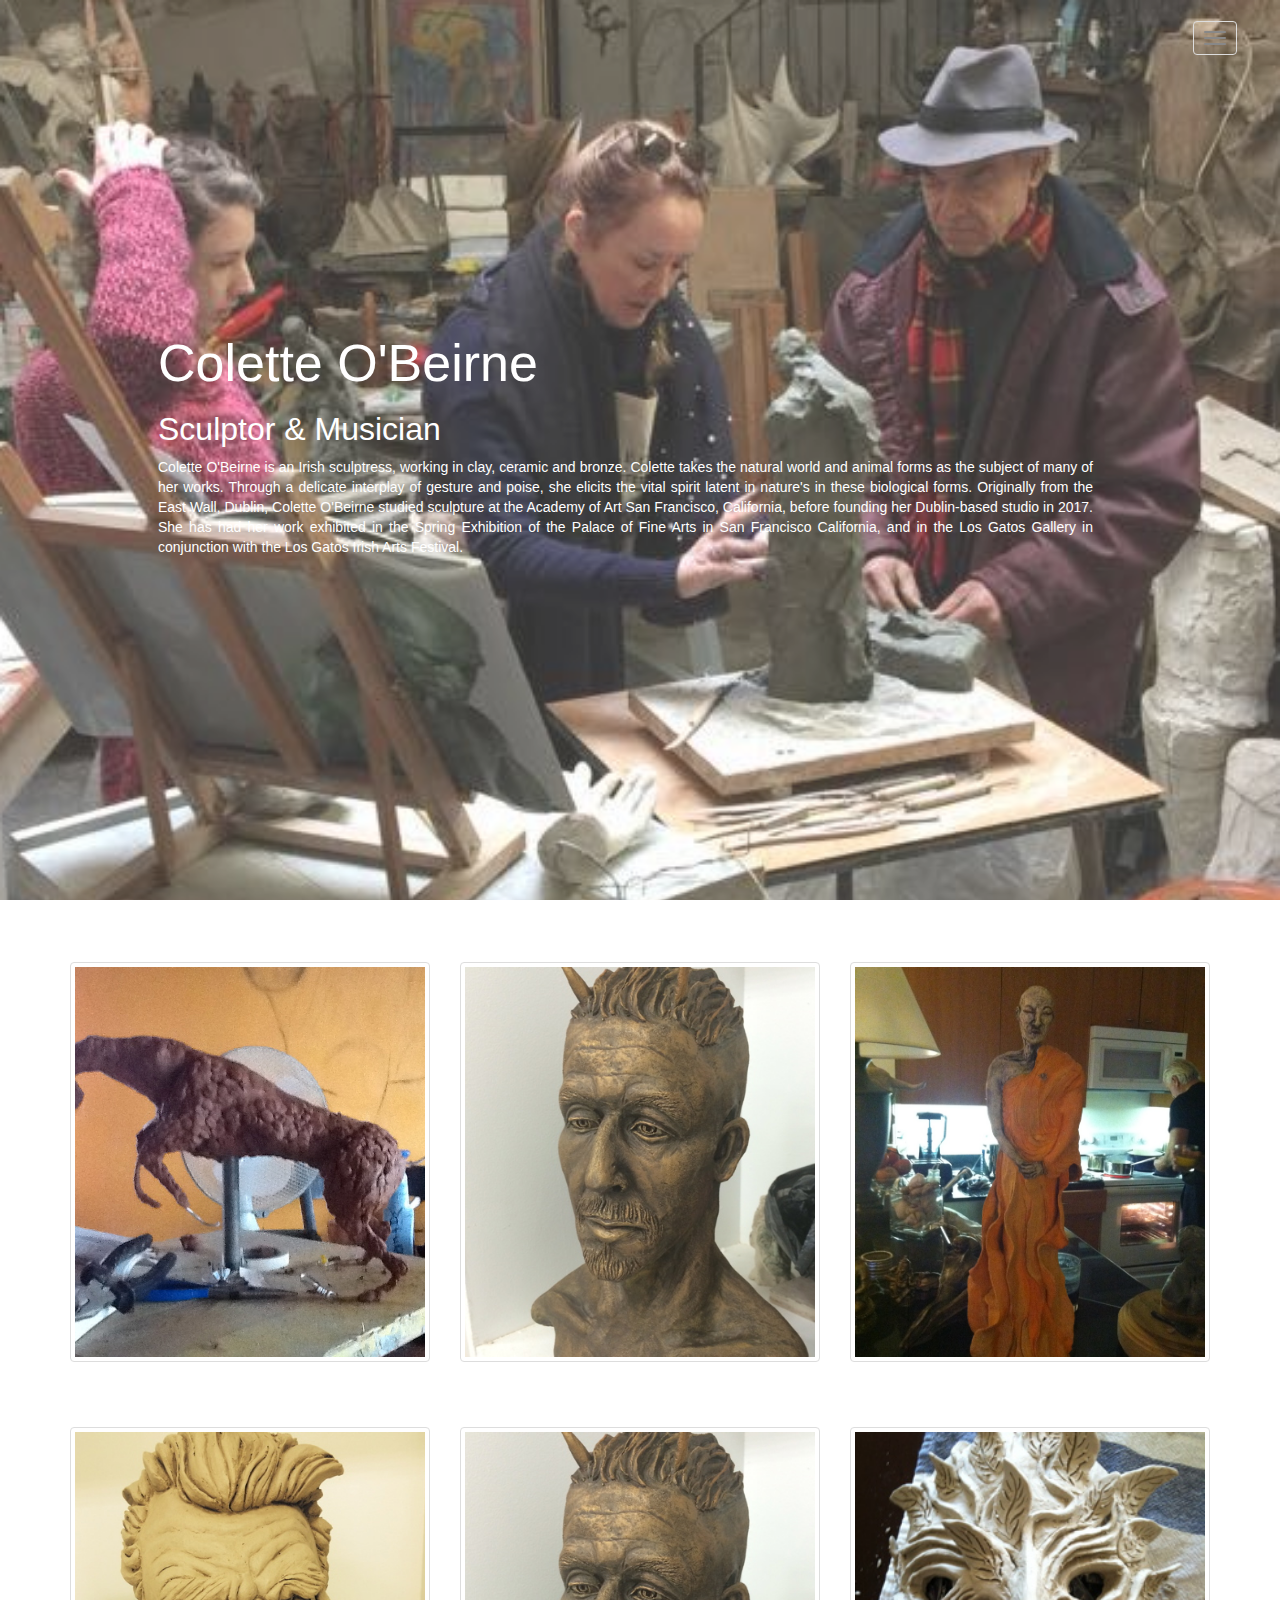
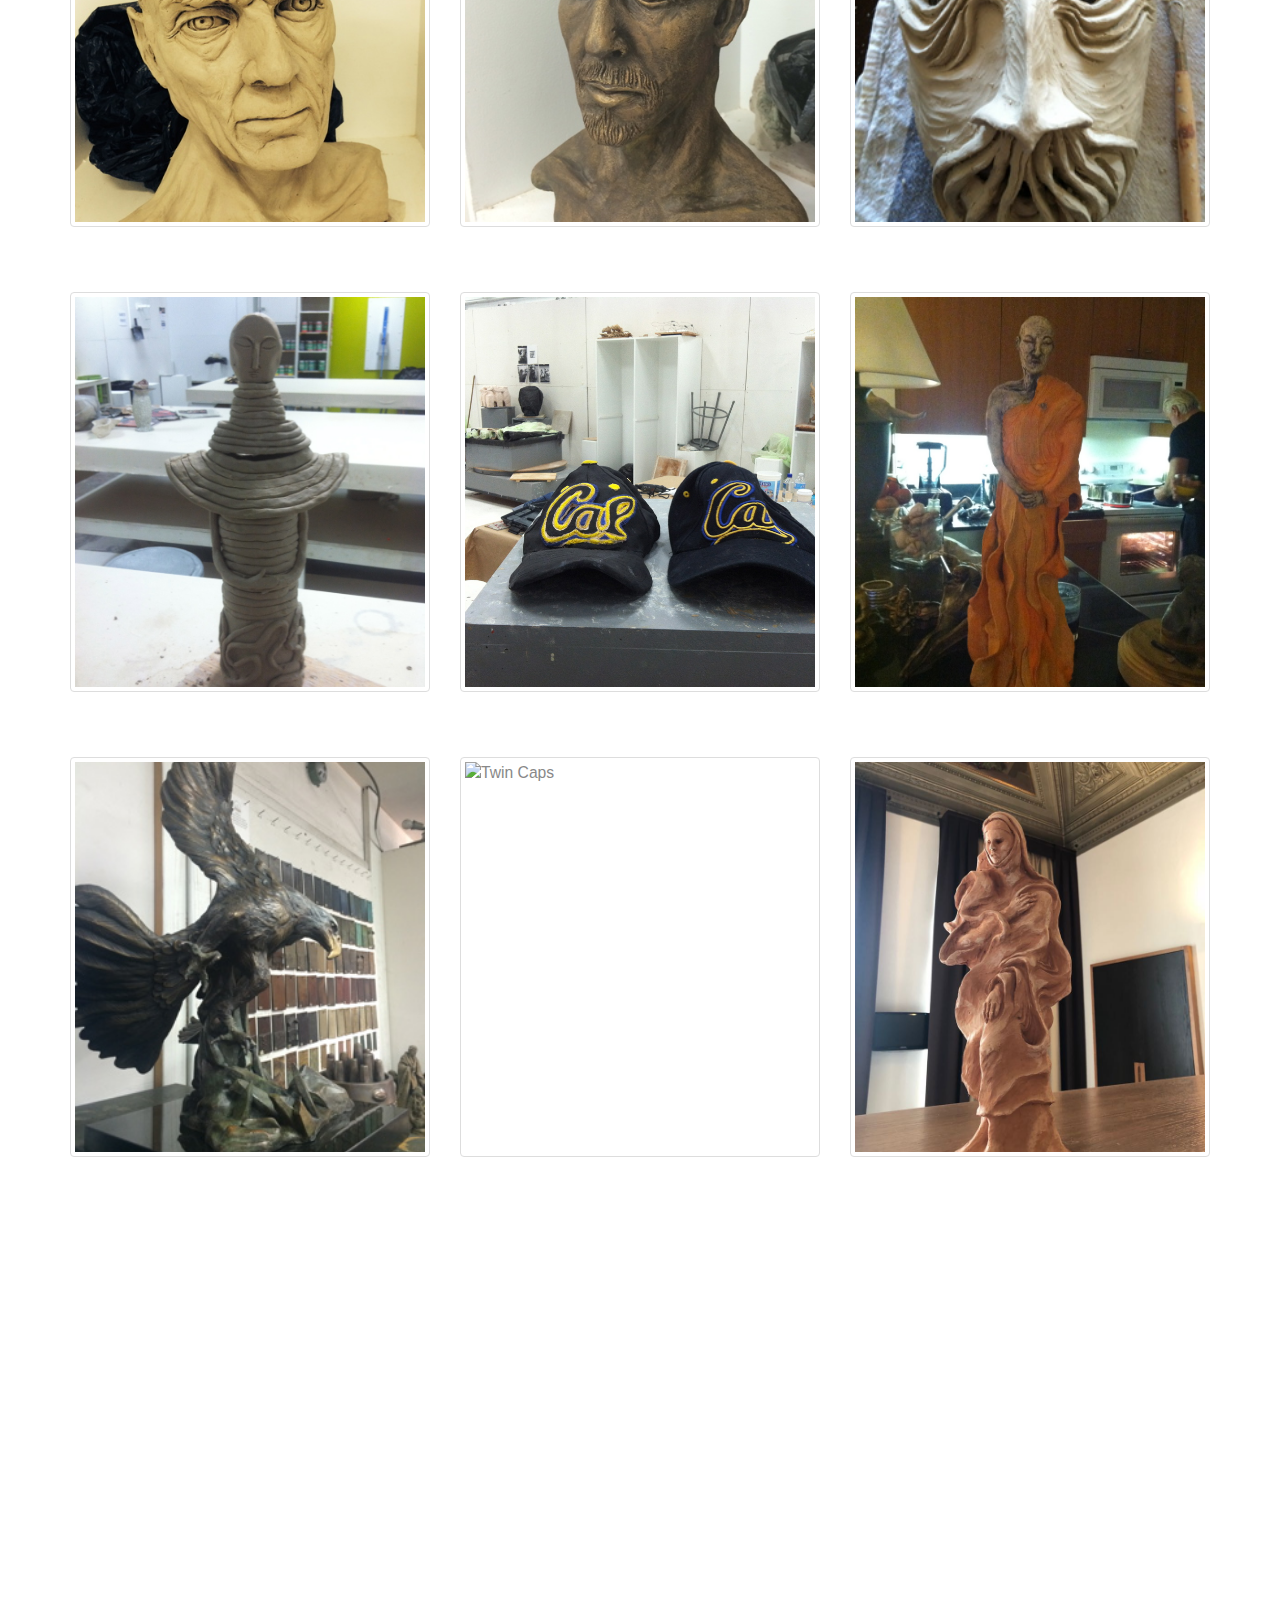
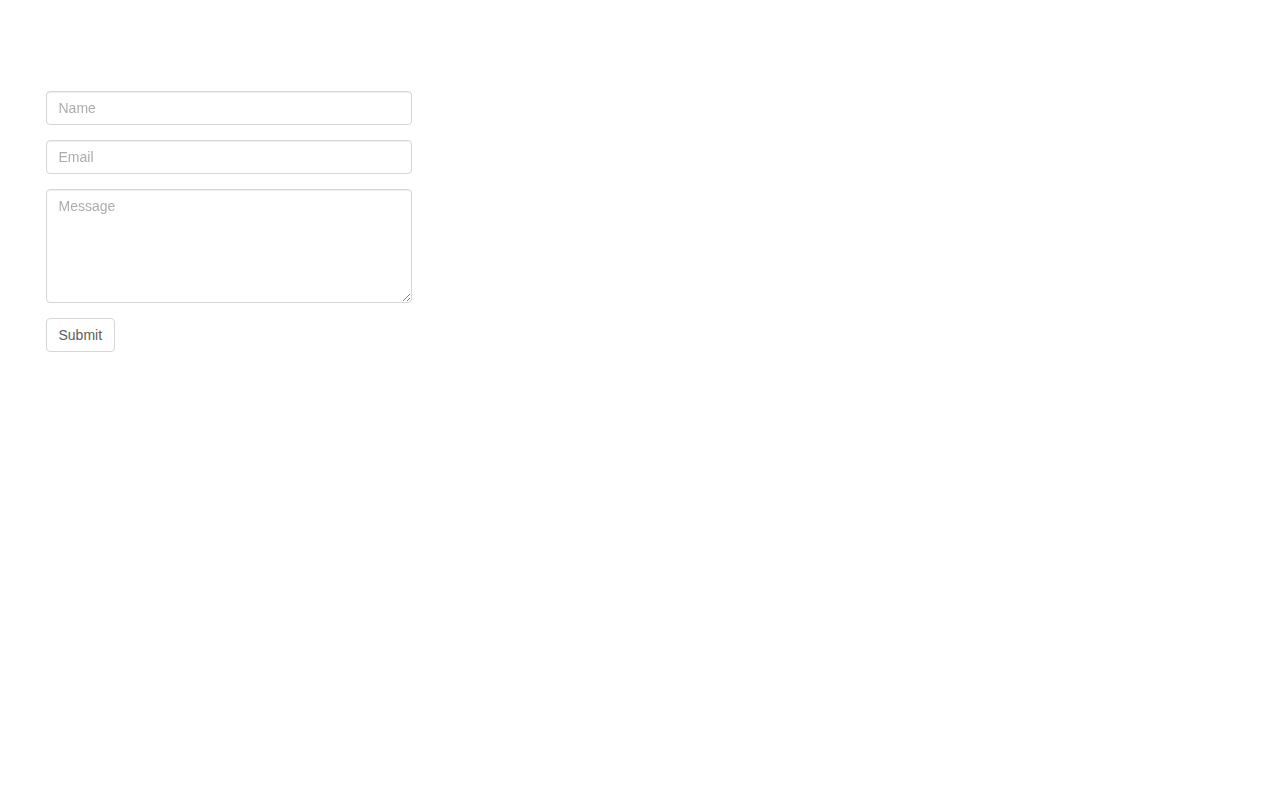
==== index.html @ 64f87716 "Update index.html" ====
<!DOCTYPE html>
<html>

<!-- head -->

<head>
    <meta charset="UTF-8">
    <meta name="viewport" content="width=device-width, initial-scale=1.0">
    <meta http-equiv="X-UA-Compatible" content="ie=edge">
    <link rel="shortcut icon" type="image/x-icon" href="assets/images/portfolioicon.png">
    <link rel="stylesheet" href="https://maxcdn.bootstrapcdn.com/bootstrap/3.4.0/css/bootstrap.min.css">
    <!-- jQuery library -->
    <script src="https://ajax.googleapis.com/ajax/libs/jquery/3.4.0/jquery.min.js"></script>
    <!-- Latest compiled JavaScript -->
    <script src="https://maxcdn.bootstrapcdn.com/bootstrap/3.4.0/js/bootstrap.min.js"></script>
    <link rel="stylesheet" href="https://use.fontawesome.com/releases/v5.8.2/css/all.css" integrity="sha384-oS3vJWv+0UjzBfQzYUhtDYW+Pj2yciDJxpsK1OYPAYjqT085Qq/1cq5FLXAZQ7Ay" crossorigin="anonymous">
    <link href="https://fonts.googleapis.com/css?family=EB+Garamond" rel="stylesheet">
    <link rel="stylesheet" href="style.css" type="text/css" />
    <title> Colette O'Beirne Portfolio - Sculptor & Musician </title>
</head>

<!-- body -->

<body data-spy="scroll" data-target=".navbar" data-offset="50">

    <!--Navbar-->
    <div class="container">
        <nav class="navbar navbar-default navbar-fixed-top">
            <div class="container">
                <div class="navbar-header">
                    <button id='scroll-button' type="button" class="navbar-toggle collapsed " data-toggle="collapse" data-target="#navbar" aria-expanded="false" aria-controls="navbar">
                            <span class="sr-only">Toggle navigation</span>
                            <span class="icon-bar"></span>
                            <span class="icon-bar"></span>
                            <span class="icon-bar"></span>
                        </button>
                </div>
                <div class="navbar-collapse collapse" id="navbar">
                    <ul class="nav navbar-nav navbar-right">
                        <li><a class='page-scroll' href="#sculpture">Sculpture</a></li>
                        <li><a class='page-scroll' href="#music">Music</a></li>
                        <li><a class='page-scroll' href="#contact-row">Contact</a></li>
                    </ul>
                </div>
            </div>
        </nav>
    </div>

    <!-- header -->
    <header class="container-fluid" id="launch-pad">

        <!--Name & Title-->
        <div class="row">
            <div class="col-xs-12">
                <div class="container" id="titlecontainer">
                    <h1 id="maintitle">Colette O'Beirne</h1>
                    <h2 id="subtitle">Sculptor & Musician</h2>
                    <p id='bio'>Colette O'Beirne is an Irish sculptress, working in clay, ceramic and bronze. Colette takes the natural world and animal forms as the subject of many of her works. Through a delicate interplay of gesture and poise, she elicits the
                        vital spirit latent in nature's in these biological forms. Originally from the East Wall, Dublin, Colette O'Beirne studied sculpture at the Academy of Art San Francisco, California, before founding her Dublin-based studio in 2017.
                        She has had her work exhibited in the Spring Exhibition of the Palace of Fine Arts in San Francisco California, and in the Los Gatos Gallery in conjunction with the Los Gatos Irish Arts Festival.
                    </p>
                </div>
            </div>
        </div>
    </header>

    <!-- Sculpture section -->

    <section class="container-fluid" id="sculpture">
        <div class="container" id="sculpture-container">
            <div class="row">
                <div class="col-xs-12 col-sm-4">
                    <a href="images/IMG02281024.JPG"><img src="images/IMG02281024.JPG" class="thumbnail img-responsive" alt="Leaping Horse"></a>
                </div>
                <div class="col-xs-12 col-sm-4">
                    <a href="images/IMG_0541_face0.JPG"><img src="images/IMG_0541_face0.JPG" class="thumbnail img-responsive" alt="Dani"></a>
                </div>
                <div class="col-xs-12 col-sm-4">
                    <a href="images/IMG_1682_1024.JPG"><img src="images/IMG_1682_1024.JPG" class="thumbnail img-responsive" alt=""></a>
                </div>
            </div>
            <div class="row">
                <div class="col-xs-12 col-sm-4">
                    <a href="images/IMG_0494_face0.JPG"><img src="images/IMG_0494_face0.JPG" class="thumbnail img-responsive" alt="Brooding Beckett"></a>
                </div>
                <div class="col-xs-12 col-sm-4">
                    <a href="images/IMG_0541_face0.JPG"><img src="images/IMG_0541_face0.JPG" class="thumbnail img-responsive" alt="Dani"></a>
                </div>
                <div class="col-xs-12 col-sm-4">
                    <a href="images/IMG_1380.JPG"><img src="images/IMG_1380.JPG" class="thumbnail img-responsive" alt="Clutching Eagle"></a>
                </div>
            </div>
            <div class="row">
                <div class="col-xs-12 col-sm-4">
                    <a href="images/IMG_1429_1024.JPG"><img src="images/IMG_1429_1024.JPG" class="thumbnail img-responsive" alt="Albino Pepper"></a>
                </div>
                <div class="col-xs-12 col-sm-4">
                    <a href="images/IMG_1650_1024.JPG"><img src="images/IMG_1650_1024.JPG" class="thumbnail img-responsive" alt="Uriel"></a>
                </div>
                <div class="col-xs-12 col-sm-4">
                    <a href="images/IMG_1682_1024.JPG"><img src="images/IMG_1682_1024.JPG" class="thumbnail img-responsive" alt=""></a>
                </div>
            </div>
            <div class="row">
                <div class="col-xs-12 col-sm-4">
                    <a href="images/IMG_3040.JPG"><img src="images/IMG_3040.JPG" class="thumbnail img-responsive" alt="Leaping Horse"></a>
                </div>
                <div class="col-xs-12 col-sm-4">
                    <a href="images/IMG_4879.JPG"><img src="images/IMG_4879.JPG" class="thumbnail img-responsive" alt="Twin Caps"></a>
                </div>
                <div class="col-xs-12 col-sm-4">
                    <a href="images/theresa.JPG"><img src="images/theresa.JPG" class="thumbnail img-responsive" alt="Theresa of Avila"></a>
                </div>
            </div>
        </div>
    </section>

    <!-- Music section -->

    <section class="container-fluid" id="music">
        <div class="row music-row">
            <div class="col-xs-12">
                <div class="video-container-main">
                    <div class="wrapper">
                        <iframe class="embed-responsive-item video center-block vertical-center" src="https://www.youtube.com/embed/oMMb1Cjz0BQ" frameborder="0" scrolling="no"></iframe>
                    </div>
                </div>
                <div class="row music-row">
                    <div class="col-xs-12">
                        <div class="video-container-main">
                            <div class="wrapper">
                                <iframe class="embed-responsive-item video center-block vertical-center" src="https://www.youtube.com/embed/nvY-TTnA2Nk" scrolling="no" frameborder="0"></iframe>
                            </div>
                        </div>
                    </div>
                </div>
            </div>
    </section>

    <!--Contact form-->

    <section class="container-fluid">
        <div class="row" id="contact-row">
            <div class="col-xs-12 col-sm-12 col-md-9 col-lg-6">
                <div id="contact-form-container">
                    <h2 id="contact-heading">Contact</h2>
                    <p id="contact-blurb">Contact Colette for queries regarding purchases, commissions, exhibitions, and performances.</p>
                    <form action="thankyou.html" method="get">
                        <div class="form-group">
                            <input type="text" class="form-control" id="name" placeholder="Name" required>
                        </div>
                        <div class="form-group">
                            <input type="email" class="form-control" id="email" placeholder="Email" required>
                        </div>
                        <div class="form-group">
                            <textarea class="form-control" rows="5" id="comment" placeholder="Message" required></textarea>
                        </div>
                        <button type="submit" class="btn btn-default">Submit</button>
                    </form>
                </div>
            </div>
        </div>
    </section>

    <!--footer-->
    <footer class="page-footer fixed-bottom">
        <div class="col-xs-12 col-sm-12">
            <div class="container-fluid text-center">
                <a href="https://www.facebook.com/colette.obeirne.1"><i class="fab fa-facebook"></i></a>
                <a href="www.twitter.com"><i class="fab fa-twitter"></i></a>
                <a href="www.linkedin.com"><i class="fab fa-linkedin"></i></a>
                <a href="https://www.youtube.com/user/bobsinnepalshekitout"><i class="fab fa-youtube"></i></a>
            </div>
        </div>
    </footer>
</body>

</html>
---- style.css ----
body {
    font-family: 'Helvetica', sans-serif;
    background-color: white;
}

/** launch-pad **/

#launch-pad {
    background-attachment: fixed;
    background-image: url(images/cropped_background_image.JPG);
    background-position: top;
    background-size: cover;
    height: 100vh;
    width: 100vw;
    margin-bottom: 0px;
    opacity: 0.8;
}

/** navbar **/

.navbar-fixed-top {
    border-color: transparent;
    letter-spacing: 7px;
    text-transform: uppercase;
    background-color: transparent;
}

navbar-default {
    background-color: transparent;
    background-size: contain;
}

.navbar-fixed-top .container {
    text-align: right;
    margin-right: 1%;
    margin-top: 1%;
    background-color: transparent;
}

.navbar .navbar-collapse {
    text-align: right;
    border-top: 1px solid transparent;
    overflow-x: hidden;
}

.navbar-nav li a {
    padding: 20px 25px 15px 25px;
    color: white;
}

a {
    background-color: #E4E4E4;
    color: #888888;
    font-size: 1.12em;
    padding-left: 10px;
    padding-right: 10px;
    transition: all .3s ease-in-out;
    -moz-transition: all .3s ease-in-out;
    -webkit-transition: all .3s ease-in-out;
}

.navbar-default .navbar-nav li a {
    color: white;
}

.navbar-default .navbar-nav li a:hover {
    color: black;
}

.navbar-right {
    float: right!important;
}

@media (max-width: 5000px) {
    .navbar-header {
        float: none;
    }
    .navbar-left,
    .navbar-right {
        float: none !important;
    }
    .navbar-toggle {
        display: block;
    }
    .navbar-collapse {
        border-top: 1px solid transparent;
        box-shadow: inset 0 1px 0 rgba(255, 255, 255, 0.1);
    }
    .navbar-fixed-top {
        top: 0;
        border-width: 0 0 1px;
    }
    .navbar-collapse.collapse {
        display: none!important;
    }
    .navbar-nav {
        float: none!important;
        margin-top: 7.5px;
    }
    .navbar-nav>li {
        float: none;
    }
    .navbar-nav>li>a {
        padding-top: 10px;
        padding-bottom: 10px;
    }
    .collapse.in {
        display: block !important;
    }
}


/** Name & Title **/

#titlecontainer {
    margin-top: 35vh;
    margin-left: 10vw;
    margin-bottom: 20vh;
    margin-right: 15vw;
    padding-right: 25px;
    color: white;
    width: 80%;
    height: 50%;
    background-size: contain;
}

#maintitle {
    font-weight: 300;
    color: inherit;
    font-size: 52px;
    padding-right: 25px;
}

#subtitle {
    font-weight: 200;
    color: inherit;
    font-size: 32px;
    padding-right: 25px;
}

#bio {
    color: inherit;
    font-weight: 100;
    text-align: justify;
    text-justify: inter-word;
    padding-right: 25px;
}

@media (max-width: 767px) {

    #titlecontainer {
        text-align: center;
        margin: auto;
        color: white;
        width: 80vw;
        height: 50vh;
        padding-top: 25vh;
    }

    #maintitle {
        font-weight: 300;
        color: inherit;
        font-size: 30px;
    }

    #subtitle {
        font-weight: 200;
        color: inherit;
        font-size: 22px;
    }

    #bio {
        font-size: 12px;
        color: inherit;
        font-weight: 100;
        text-align: justify;
        text-justify: inter-word;
    }

}

/** Sculpture Row **/

#sculpture {
    padding: 40px;
}

#sculpture-container img {
    width: 600px;
    height: 400px;
    object-fit: cover;
    ;
}


/** Music Row **/

#music-row{
    background-color: #ddd;
    
}

.video-container-main {
    width: 100%;
    height: 100%;
    margin: auto;
}

.vertical-center {
  min-height: 100%;  
  min-height: 100vh;

  display: flex;
  align-items: center;
}

.video-container-main iframe {
    width: 80%;
    height: 80%;
    padding: 20px;
    
}

/** Contact Row **/

#contact-row {
    background-attachment: fixed;
    background-image: url(images/IMG_1645.JPG);
    background-position: bottom;
    background-size: cover;
    height: 100vh;
    width: 100vw;
    text-align: left;
    margin-bottom: 0px;
    opacity: 0.8;
}

/** Contact Form **/

#contact-form-container {
    margin-top: 15%;
    margin-left: 5%;
    width: 60%;
    float: left;
}

#contact-heading {
    color: white;
    padding: 10px;
    font-size: 50px;
    text-align: center;
}

#contact-blurb {
    color: white;
    font-size: 16px;
}


/** Footer **/

page-footer {
    position: fixed;
    height: 100px;
    bottom: 0;
    width: 100%;
    display: inline-block;
    border-color: transparent;
    background-color: inherit;
    text-align: center;
}

/** Icons **/

a {
    background-color: transparent;
}

i {
    color: grey;
    padding: 10px 10px;
    border-radius: 50%;
    font-size: 38px;
    text-align: center;
    vertical-align: middle;
    transition: all .3s ease-in-out;
    -moz-transition: all .3s ease-in-out;
    -webkit-transition: all .3s ease-in-out;
    margin-top: 5px;
    margin-bottom: 2.5px;
}
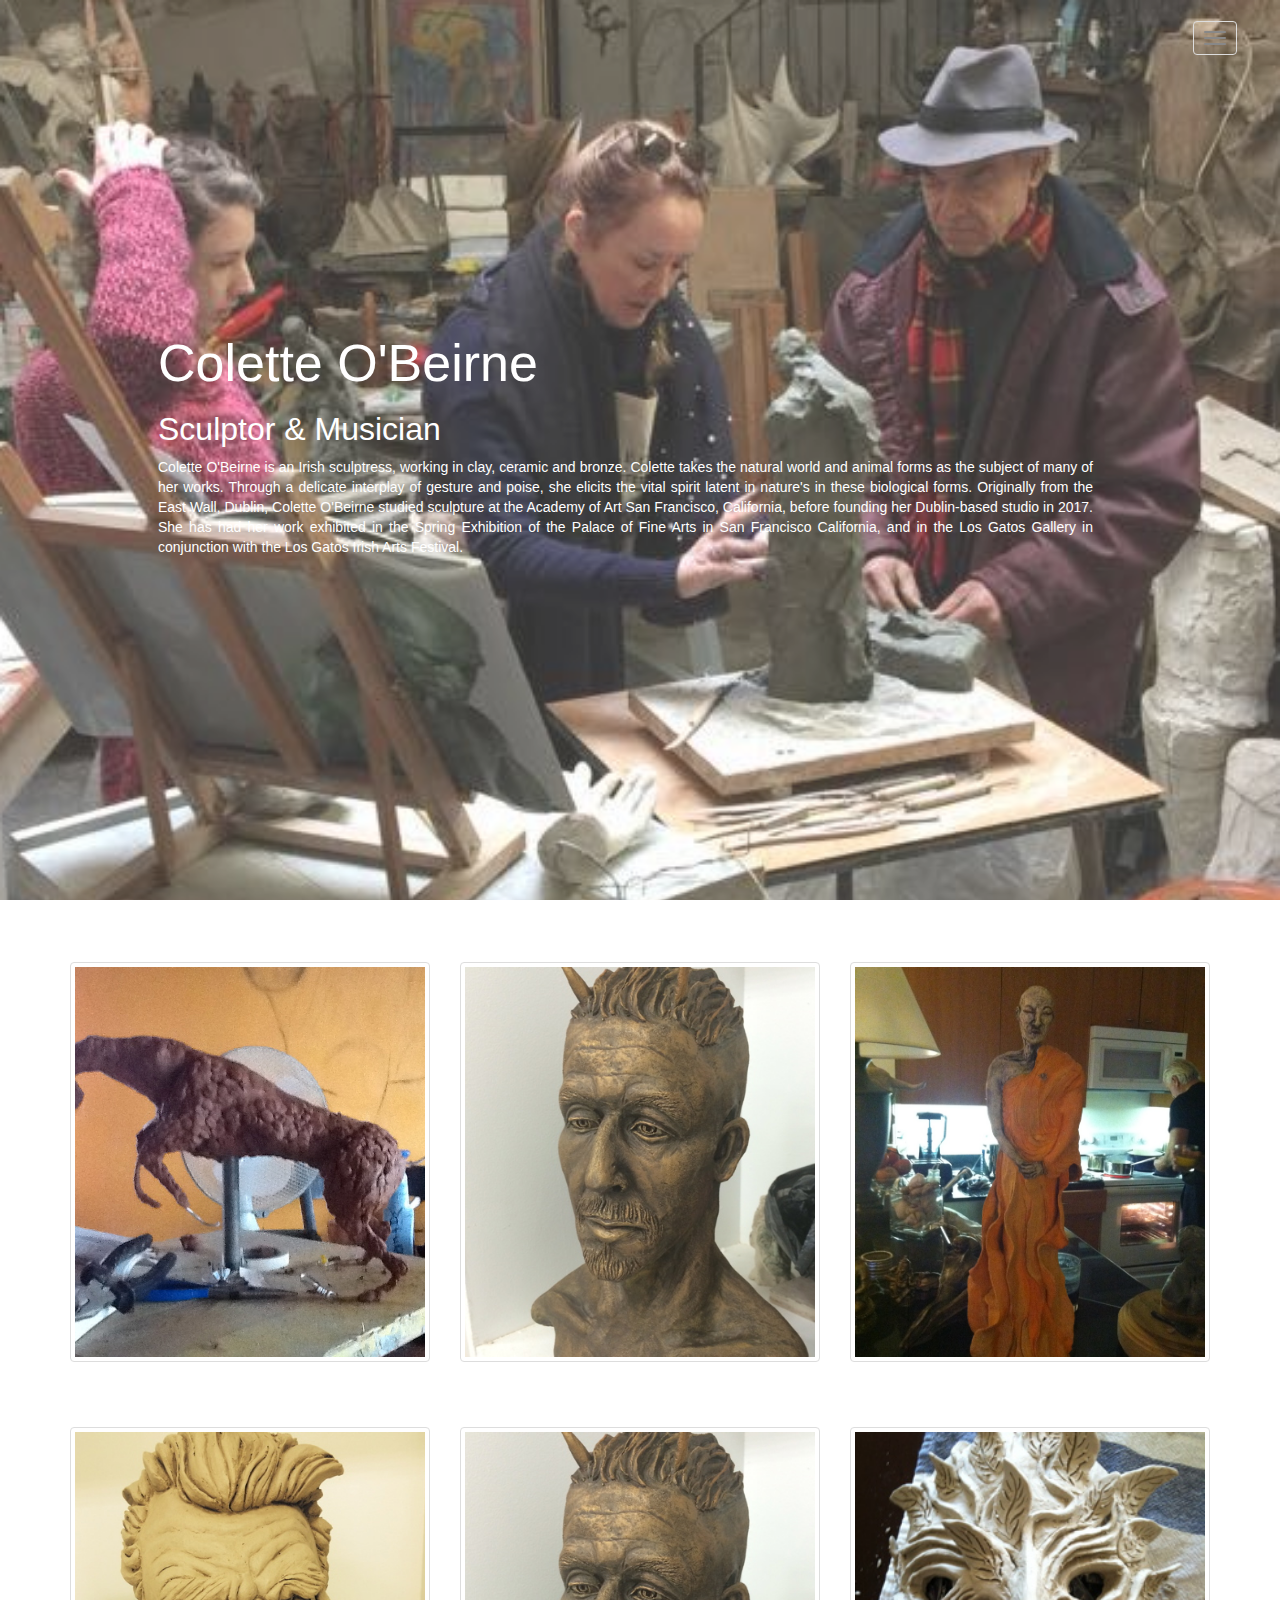
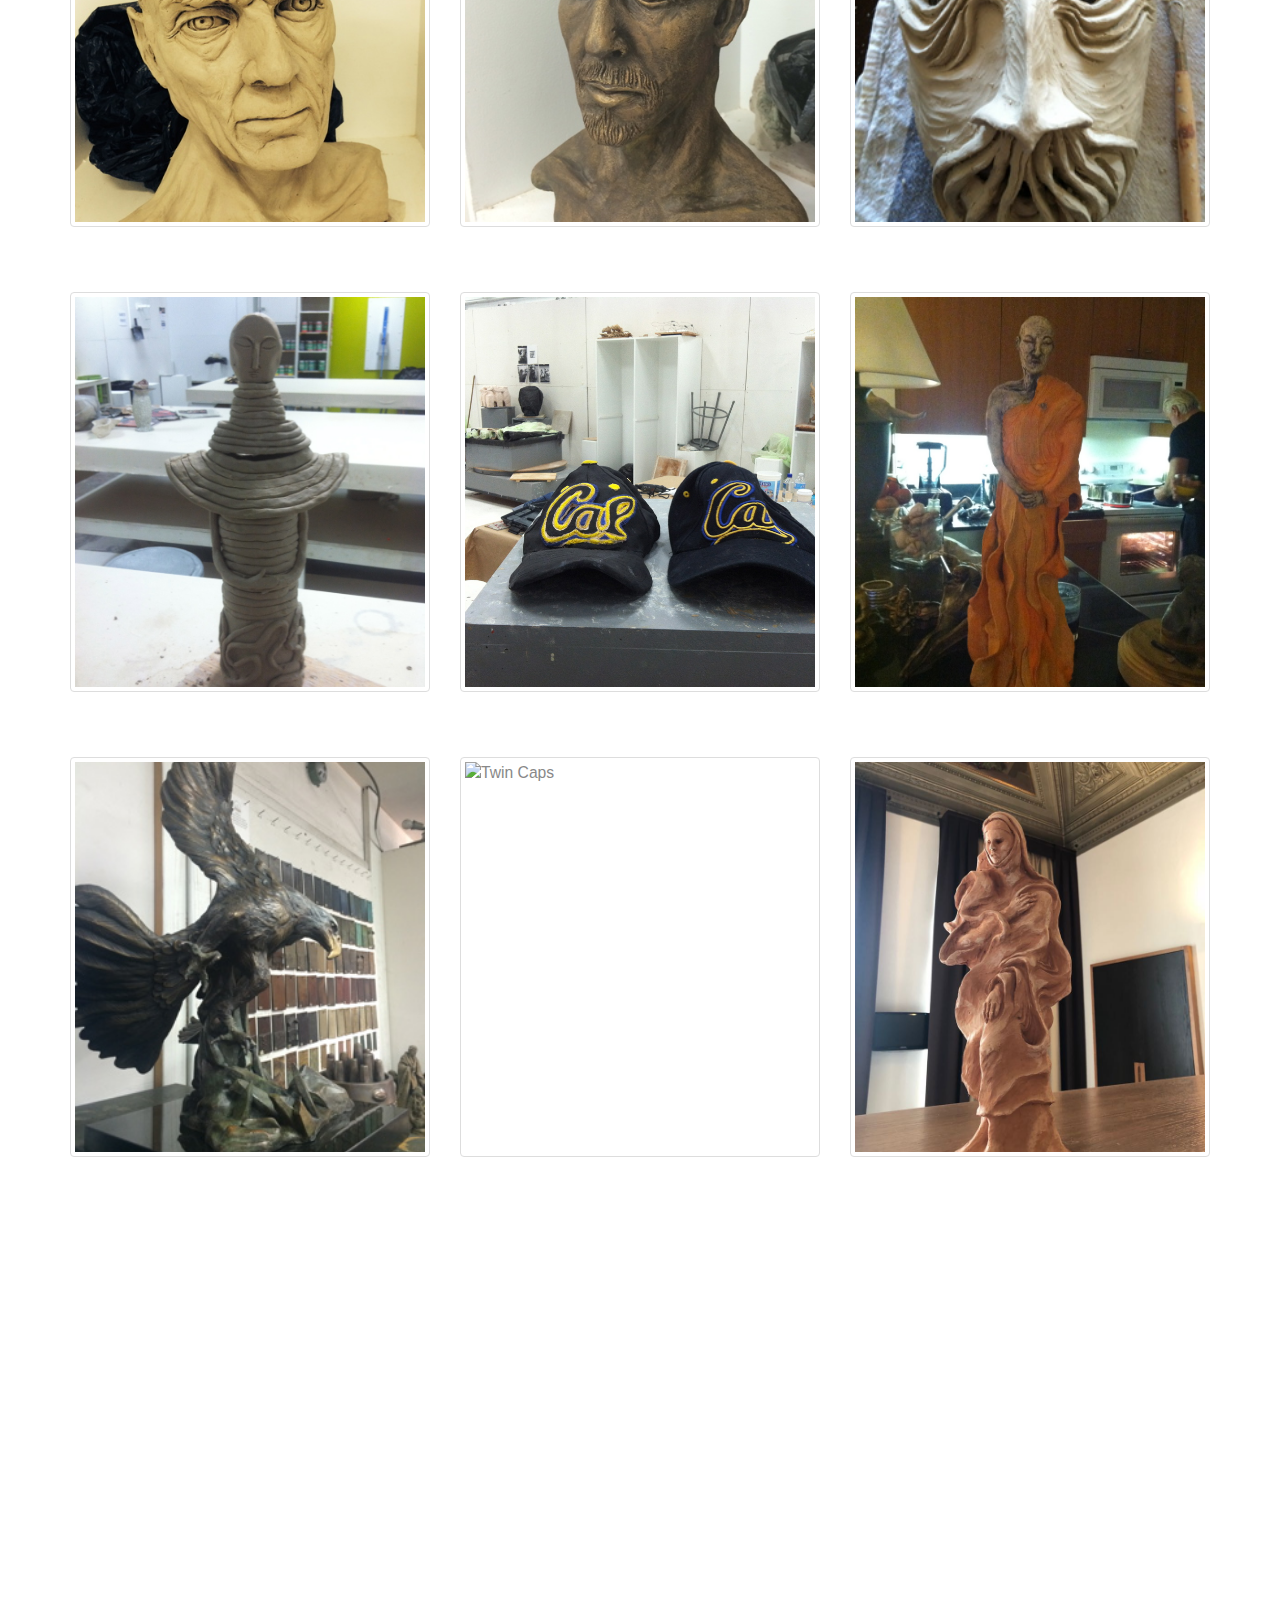
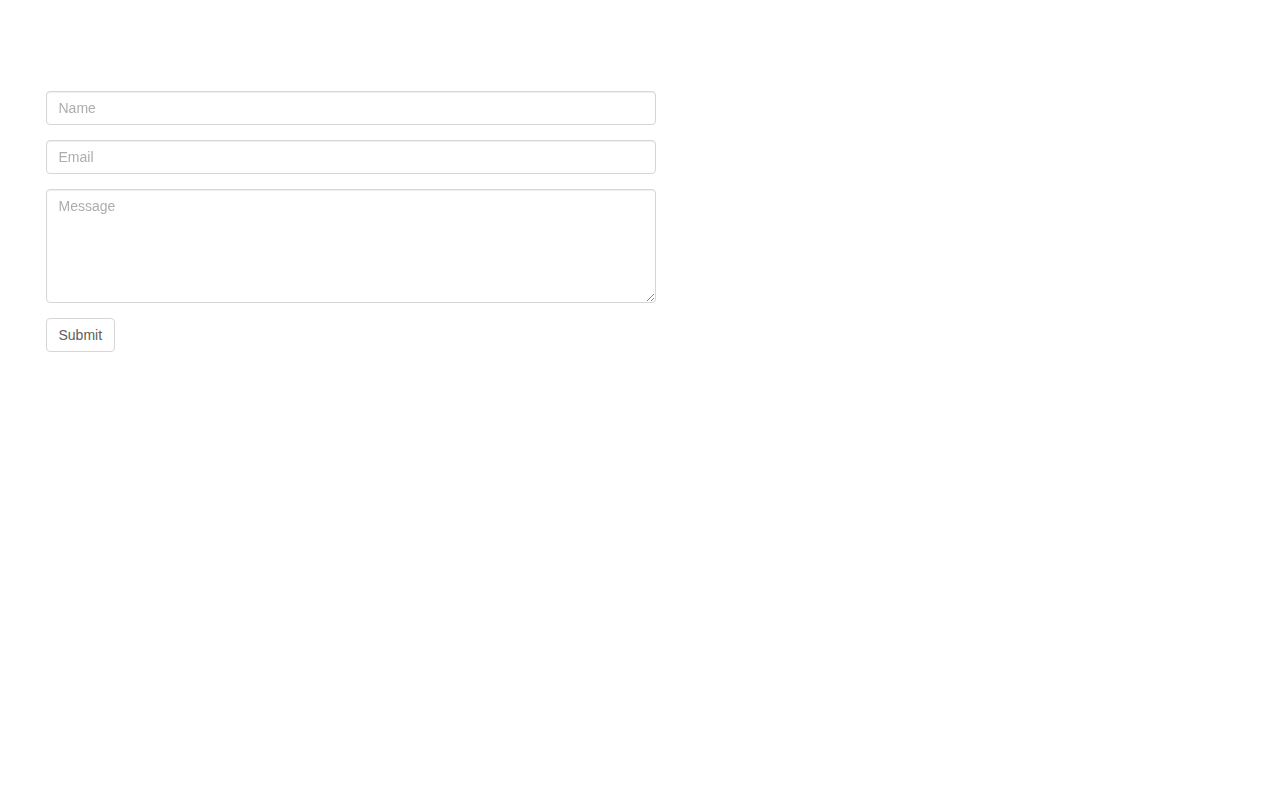
==== commit 7580165e: "Update index.html" ====
--- a/index.html
+++ b/index.html
@@ -141,7 +141,7 @@
 
     <section class="container-fluid">
         <div class="row" id="contact-row">
-            <div class="col-xs-12 col-sm-12 col-md-9 col-lg-6">
+            <div class="col-xs-6 col-sm-6 col-md-6 col-lg-6">
                 <div id="contact-form-container">
                     <h2 id="contact-heading">Contact</h2>
                     <p id="contact-blurb">Contact Colette for queries regarding purchases, commissions, exhibitions, and performances.</p>
--- a/style.css
+++ b/style.css
@@ -240,7 +240,7 @@
 #contact-form-container {
     margin-top: 15%;
     margin-left: 5%;
-    width: 60%;
+    width: 100%;
     float: left;
 }
 
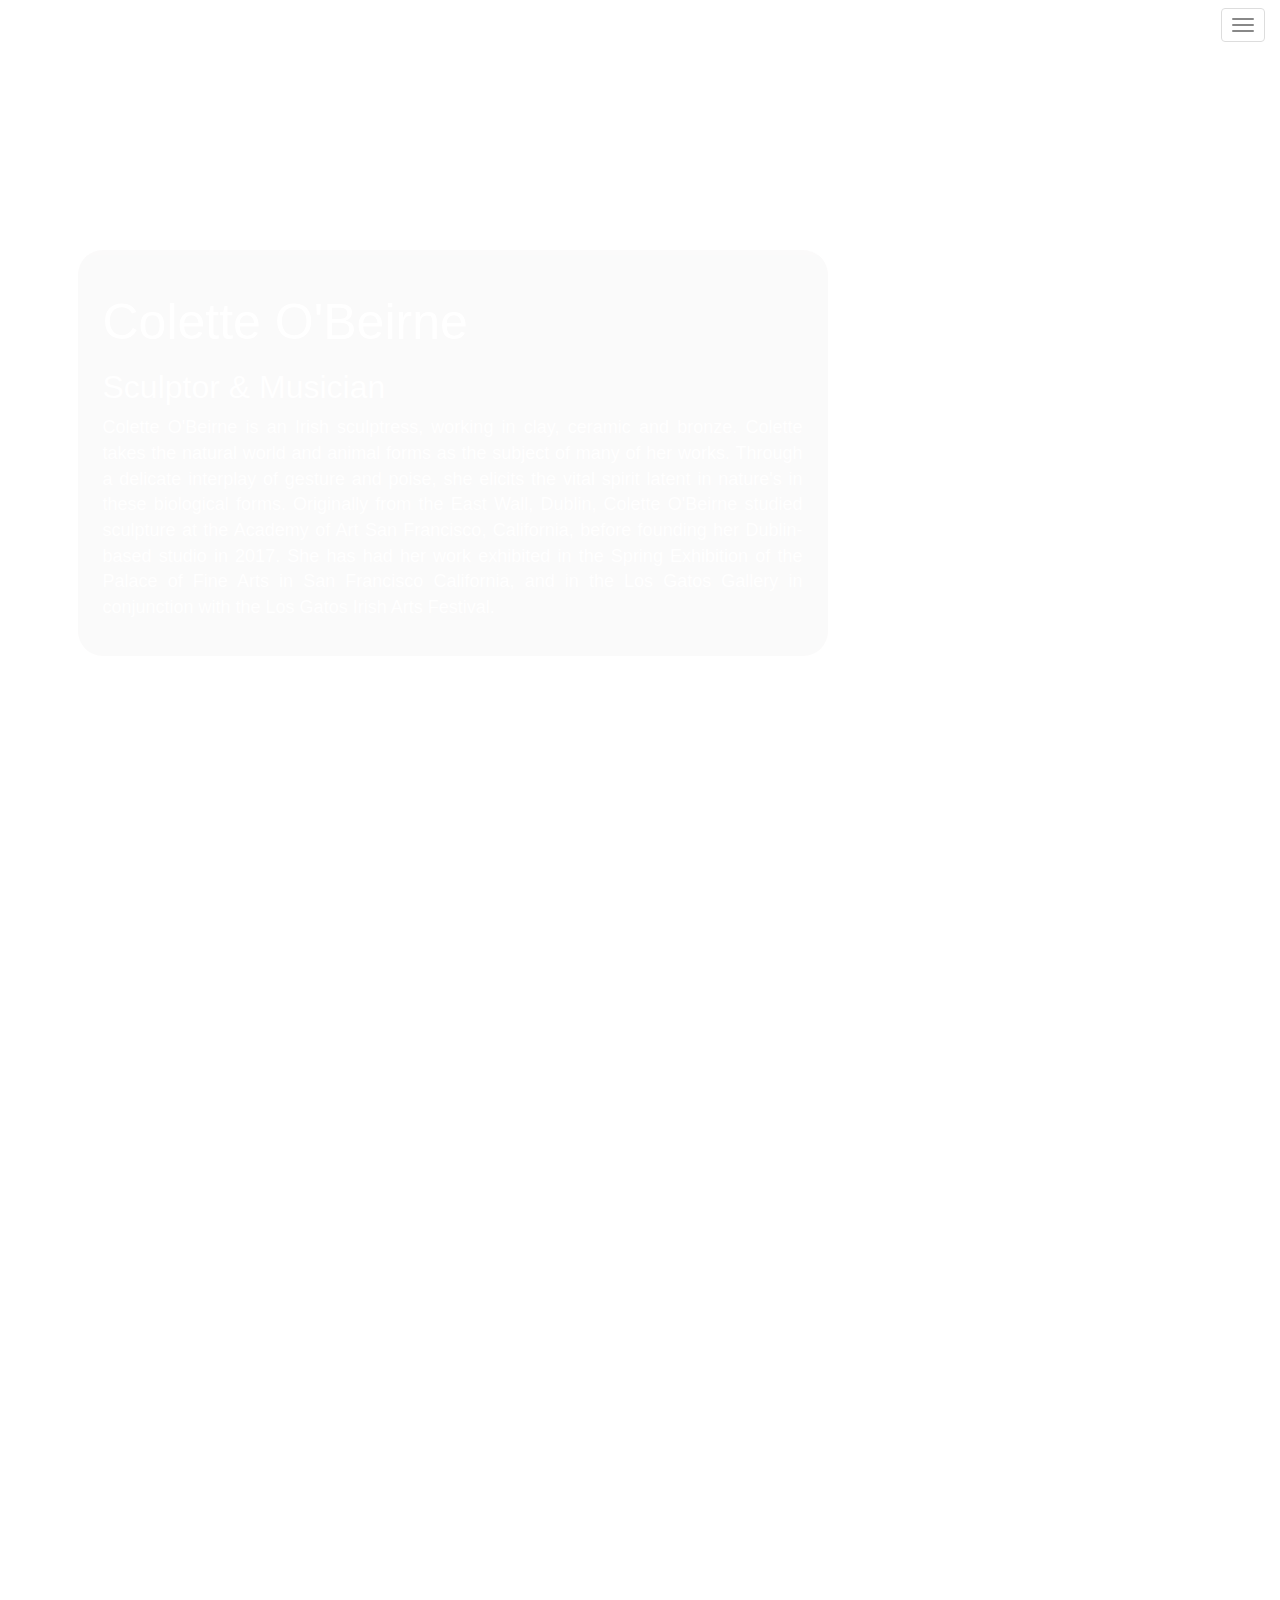
==== commit 561b9911: "further changes to navbar" ====
--- a/index.html
+++ b/index.html
@@ -23,46 +23,48 @@
 
 <body data-spy="scroll" data-target=".navbar" data-offset="50">
 
-    <!--Navbar-->
-    <div class="container">
-        <nav class="navbar navbar-default navbar-fixed-top">
-            <div class="container">
-                <div class="navbar-header">
-                    <button id='scroll-button' type="button" class="navbar-toggle collapsed " data-toggle="collapse" data-target="#navbar" aria-expanded="false" aria-controls="navbar">
-                            <span class="sr-only">Toggle navigation</span>
-                            <span class="icon-bar"></span>
-                            <span class="icon-bar"></span>
-                            <span class="icon-bar"></span>
-                        </button>
-                </div>
-                <div class="navbar-collapse collapse" id="navbar">
-                    <ul class="nav navbar-nav navbar-right">
-                        <li><a class='page-scroll' href="#sculpture">Sculpture</a></li>
-                        <li><a class='page-scroll' href="#music">Music</a></li>
-                        <li><a class='page-scroll' href="#contact-row">Contact</a></li>
-                    </ul>
-                </div>
-            </div>
-        </nav>
-    </div>
-
     <!-- header -->
     <header class="container-fluid" id="launch-pad">
-
         <!--Name & Title-->
         <div class="row">
             <div class="col-xs-12">
-                <div class="container" id="titlecontainer">
-                    <h1 id="maintitle">Colette O'Beirne</h1>
-                    <h2 id="subtitle">Sculptor & Musician</h2>
-                    <p id='bio'>Colette O'Beirne is an Irish sculptress, working in clay, ceramic and bronze. Colette takes the natural world and animal forms as the subject of many of her works. Through a delicate interplay of gesture and poise, she elicits the
-                        vital spirit latent in nature's in these biological forms. Originally from the East Wall, Dublin, Colette O'Beirne studied sculpture at the Academy of Art San Francisco, California, before founding her Dublin-based studio in 2017.
-                        She has had her work exhibited in the Spring Exhibition of the Palace of Fine Arts in San Francisco California, and in the Los Gatos Gallery in conjunction with the Los Gatos Irish Arts Festival.
-                    </p>
+                <div class="mask-container container-lg">
+                    <div id="titlecontainer">
+                        <h1 id="maintitle">Colette O'Beirne</h1>
+                        <h2 id="subtitle">Sculptor & Musician</h2>
+                        <p id='bio'>Colette O'Beirne is an Irish sculptress, working in clay, ceramic and bronze. Colette takes the natural world and animal forms as the subject of many of her works. Through a delicate interplay of gesture and poise, she elicits
+                            the vital spirit latent in nature's in these biological forms. Originally from the East Wall, Dublin, Colette O'Beirne studied sculpture at the Academy of Art San Francisco, California, before founding her Dublin-based studio
+                            in 2017. She has had her work exhibited in the Spring Exhibition of the Palace of Fine Arts in San Francisco California, and in the Los Gatos Gallery in conjunction with the Los Gatos Irish Arts Festival.
+                        </p>
+                    </div>
                 </div>
             </div>
         </div>
     </header>
+
+    <!--Navbar-->
+    <div class="container-fluid">
+
+        <nav class="navbar navbar-default navbar-fixed-top" role="navigation">
+            <div class="navbar-header">
+                <button type="button" id='scroll-button' class="navbar-toggle collapsed " data-toggle="collapse" data-target="#navbar-list-target" aria-expanded="false" aria-controls="navbar-list-target">
+                                <span class="sr-only">Toggle navigation</span>
+                                <span class="icon-bar"></span>
+                                <span class="icon-bar"></span>
+                                <span class="icon-bar"></span>
+                            </button>
+            </div>
+            <div class="dropdown collapse navbar-collapse" id="navbar-list-target">
+                <ul class="nav navbar-nav navbar-right">
+                    <li><a class='page-scroll' href="#launch-pad">About</a></li>
+                    <li><a class='page-scroll' href="#sculpture">Sculpture</a></li>
+                    <li><a class='page-scroll' href="#music">Music</a></li>
+                    <li><a class='page-scroll' href="#contact-row">Contact</a></li>
+                </ul>
+            </div>
+        </nav>
+
+    </div>
 
     <!-- Sculpture section -->
 
@@ -70,46 +72,46 @@
         <div class="container" id="sculpture-container">
             <div class="row">
                 <div class="col-xs-12 col-sm-4">
-                    <a href="images/IMG02281024.JPG"><img src="images/IMG02281024.JPG" class="thumbnail img-responsive" alt="Leaping Horse"></a>
+                    <a href="images/bull_sculpture.jpg"><img src="images/bull_sculpture.jpg" class="thumbnail img-responsive" alt="Bull Sculpture"></a>
                 </div>
                 <div class="col-xs-12 col-sm-4">
-                    <a href="images/IMG_0541_face0.JPG"><img src="images/IMG_0541_face0.JPG" class="thumbnail img-responsive" alt="Dani"></a>
+                    <a href="images/albino_pepper.jpg"><img src="images/albino_pepper.jpg" class="thumbnail img-responsive" alt="Albino Papper"></a>
                 </div>
                 <div class="col-xs-12 col-sm-4">
-                    <a href="images/IMG_1682_1024.JPG"><img src="images/IMG_1682_1024.JPG" class="thumbnail img-responsive" alt=""></a>
+                    <a href="images/meditating_monk.jpg"><img src="images/meditating_monk.jpg" class="thumbnail img-responsive" alt="Meditating Monk"></a>
                 </div>
             </div>
             <div class="row">
                 <div class="col-xs-12 col-sm-4">
-                    <a href="images/IMG_0494_face0.JPG"><img src="images/IMG_0494_face0.JPG" class="thumbnail img-responsive" alt="Brooding Beckett"></a>
+                    <a href="images/brooding_beckett.jpg"><img src="images/brooding_beckett.jpg" class="thumbnail img-responsive" alt="Brooding Beckett"></a>
                 </div>
                 <div class="col-xs-12 col-sm-4">
-                    <a href="images/IMG_0541_face0.JPG"><img src="images/IMG_0541_face0.JPG" class="thumbnail img-responsive" alt="Dani"></a>
+                    <a href="images/desultory_demon.jpg"><img src="images/desultory_demon.jpg" class="thumbnail img-responsive" alt="Desultory Demon"></a>
                 </div>
                 <div class="col-xs-12 col-sm-4">
-                    <a href="images/IMG_1380.JPG"><img src="images/IMG_1380.JPG" class="thumbnail img-responsive" alt="Clutching Eagle"></a>
+                    <a href="images/forest_face.jpg"><img src="images/forest_face.jpg" class="thumbnail img-responsive" alt="Forest Face"></a>
                 </div>
             </div>
             <div class="row">
                 <div class="col-xs-12 col-sm-4">
-                    <a href="images/IMG_1429_1024.JPG"><img src="images/IMG_1429_1024.JPG" class="thumbnail img-responsive" alt="Albino Pepper"></a>
+                    <a href="images/inca_lady.jpg"><img src="images/inca_lady.jpg" class="thumbnail img-responsive" alt="Inca Lady"></a>
                 </div>
                 <div class="col-xs-12 col-sm-4">
-                    <a href="images/IMG_1650_1024.JPG"><img src="images/IMG_1650_1024.JPG" class="thumbnail img-responsive" alt="Uriel"></a>
+                    <a href="images/twin_caps.jpg"><img src="images/twin_caps.jpg" class="thumbnail img-responsive" alt="Twin Caps"></a>
                 </div>
                 <div class="col-xs-12 col-sm-4">
-                    <a href="images/IMG_1682_1024.JPG"><img src="images/IMG_1682_1024.JPG" class="thumbnail img-responsive" alt=""></a>
+                    <a href="images/clay_cat.jpg"><img src="images/clay_cat.jpg" class="thumbnail img-responsive" alt="Clay Cat"></a>
                 </div>
             </div>
             <div class="row">
                 <div class="col-xs-12 col-sm-4">
-                    <a href="images/IMG_3040.JPG"><img src="images/IMG_3040.JPG" class="thumbnail img-responsive" alt="Leaping Horse"></a>
+                    <a href="images/swooping_eagle.jpg"><img src="images/swooping_eagle.jpg" class="thumbnail img-responsive" alt="Swooping Eagle"></a>
                 </div>
                 <div class="col-xs-12 col-sm-4">
-                    <a href="images/IMG_4879.JPG"><img src="images/IMG_4879.JPG" class="thumbnail img-responsive" alt="Twin Caps"></a>
+                    <a href="images/workshop.jpg"><img src="images/workshop.jpg" class="thumbnail img-responsive" alt="Workshop"></a>
                 </div>
                 <div class="col-xs-12 col-sm-4">
-                    <a href="images/theresa.JPG"><img src="images/theresa.JPG" class="thumbnail img-responsive" alt="Theresa of Avila"></a>
+                    <a href="images/theresa.jpg"><img src="images/theresa.jpg" class="thumbnail img-responsive" alt="Theresa of Avila"></a>
                 </div>
             </div>
         </div>
@@ -118,30 +120,25 @@
     <!-- Music section -->
 
     <section class="container-fluid" id="music">
-        <div class="row music-row">
-            <div class="col-xs-12">
-                <div class="video-container-main">
-                    <div class="wrapper">
-                        <iframe class="embed-responsive-item video center-block vertical-center" src="https://www.youtube.com/embed/oMMb1Cjz0BQ" frameborder="0" scrolling="no"></iframe>
-                    </div>
-                </div>
-                <div class="row music-row">
-                    <div class="col-xs-12">
-                        <div class="video-container-main">
-                            <div class="wrapper">
-                                <iframe class="embed-responsive-item video center-block vertical-center" src="https://www.youtube.com/embed/nvY-TTnA2Nk" scrolling="no" frameborder="0"></iframe>
-                            </div>
-                        </div>
-                    </div>
+        <div class="row">
+            <div class="col-xs-12 col-lg-6">
+                <div class="video-wrapper">
+                    <iframe class="embed-responsive-item video center-block vertical-center thumbnail img-responsive" src="https://www.youtube.com/embed/oMMb1Cjz0BQ" frameborder="0" scrolling="no"></iframe>
                 </div>
             </div>
+            <div class="col-xs-12 col-lg-6">
+                <div class="video-wrapper ">
+                    <iframe class="embed-responsive-item video center-block vertical-center thumbnail img-responsive" src="https://www.youtube.com/embed/nvY-TTnA2Nk" scrolling="no" frameborder="0"></iframe>
+                </div>
+            </div>
+        </div>
     </section>
 
     <!--Contact form-->
 
     <section class="container-fluid">
         <div class="row" id="contact-row">
-            <div class="col-xs-6 col-sm-6 col-md-6 col-lg-6">
+            <div class="col-xs-12">
                 <div id="contact-form-container">
                     <h2 id="contact-heading">Contact</h2>
                     <p id="contact-blurb">Contact Colette for queries regarding purchases, commissions, exhibitions, and performances.</p>
@@ -163,16 +160,21 @@
     </section>
 
     <!--footer-->
-    <footer class="page-footer fixed-bottom">
-        <div class="col-xs-12 col-sm-12">
-            <div class="container-fluid text-center">
-                <a href="https://www.facebook.com/colette.obeirne.1"><i class="fab fa-facebook"></i></a>
-                <a href="www.twitter.com"><i class="fab fa-twitter"></i></a>
-                <a href="www.linkedin.com"><i class="fab fa-linkedin"></i></a>
-                <a href="https://www.youtube.com/user/bobsinnepalshekitout"><i class="fab fa-youtube"></i></a>
+
+    <div class="container-fluid" id="footer-container">
+        <div class="row">
+            <div class="col-xs-12">
+                <footer class="fixed-bottom">
+                    <div id="icons">
+                        <a href="https://www.facebook.com/colette.obeirne.1"><i class="fab fa-facebook"></i></a>
+                        <a href="twitter.html"><i class="fab fa-twitter"></i></a>
+                        <a href="linkedin.html"><i class="fab fa-linkedin"></i></a>
+                        <a href="https://www.youtube.com/user/bobsinnepalshekitout"><i class="fab fa-youtube"></i></a>
+                    </div>
+                </footer>
             </div>
         </div>
-    </footer>
+    </div>
 </body>
 
 </html>
--- a/style.css
+++ b/style.css
@@ -1,13 +1,21 @@
+html,
 body {
     font-family: 'Helvetica', sans-serif;
     background-color: white;
+
+    /* resolving issue of white space visible at the right margin during IPAD view */
+    width: 100%;
+    height: 100%;
+    margin: 0px;
+    padding: 0px;
+    overflow-x: hidden;
 }
 
 /** launch-pad **/
 
 #launch-pad {
     background-attachment: fixed;
-    background-image: url(images/cropped_background_image.JPG);
+    background-image: url(images/cropped_workshop.jpg);
     background-position: top;
     background-size: cover;
     height: 100vh;
@@ -18,16 +26,18 @@
 
 /** navbar **/
 
-.navbar-fixed-top {
+.navbar {
+    background-color: transparent;
     border-color: transparent;
-    letter-spacing: 7px;
+    letter-spacing: 8px;
     text-transform: uppercase;
+}
+
+.navbar .navbar-collapse {
+    text-align: right;
+    border-top: 1px solid transparent;
+    overflow-x: hidden;
     background-color: transparent;
-}
-
-navbar-default {
-    background-color: transparent;
-    background-size: contain;
 }
 
 .navbar-fixed-top .container {
@@ -37,20 +47,9 @@
     background-color: transparent;
 }
 
-.navbar .navbar-collapse {
-    text-align: right;
-    border-top: 1px solid transparent;
-    overflow-x: hidden;
-}
-
-.navbar-nav li a {
-    padding: 20px 25px 15px 25px;
-    color: white;
-}
-
-a {
-    background-color: #E4E4E4;
-    color: #888888;
+.navbar.li.a {
+    background-color: transparent!important;
+    color: transparent;
     font-size: 1.12em;
     padding-left: 10px;
     padding-right: 10px;
@@ -71,90 +70,92 @@
     float: right!important;
 }
 
-@media (max-width: 5000px) {
-    .navbar-header {
-        float: none;
-    }
-    .navbar-left,
-    .navbar-right {
-        float: none !important;
-    }
-    .navbar-toggle {
-        display: block;
-    }
-    .navbar-collapse {
-        border-top: 1px solid transparent;
-        box-shadow: inset 0 1px 0 rgba(255, 255, 255, 0.1);
-    }
-    .navbar-fixed-top {
-        top: 0;
-        border-width: 0 0 1px;
-    }
-    .navbar-collapse.collapse {
-        display: none!important;
-    }
-    .navbar-nav {
-        float: none!important;
-        margin-top: 7.5px;
-    }
-    .navbar-nav>li {
-        float: none;
-    }
-    .navbar-nav>li>a {
-        padding-top: 10px;
-        padding-bottom: 10px;
-    }
-    .collapse.in {
-        display: block !important;
-    }
-}
-
+.navbar-header {
+    float: none;
+}
+
+.navbar-right {
+    float: none !important;
+}
+
+.navbar-toggle {
+    display: block;
+}
+
+.navbar-fixed-top {
+    top: 0;
+    border-width: 0 0 1px;
+}
+
+.navbar-collapse.collapse {
+    display: none!important;
+}
+
+.navbar-nav {
+    float: none!important;
+    margin-top: 7.5px;
+}
+
+.navbar-nav>li {
+    float: none;
+}
+
+.navbar-nav>li>a {
+    padding-top: 10px;
+    padding-bottom: 10px;
+}
+
+.collapse.in {
+    display: block !important;
+}
 
 /** Name & Title **/
 
 #titlecontainer {
-    margin-top: 35vh;
-    margin-left: 10vw;
-    margin-bottom: 20vh;
-    margin-right: 15vw;
+    margin: auto;
+    margin-left: 5%;
+    margin-top: 20%;
+    float: left;
     padding-right: 25px;
-    color: white;
-    width: 80%;
+    border-radius: 25px;
+    background-color: rgb(239, 235, 235, 0.3);
+    width: 60%;
     height: 50%;
-    background-size: contain;
+    padding: 25px;
 }
 
 #maintitle {
+    color: white;
     font-weight: 300;
-    color: inherit;
-    font-size: 52px;
-    padding-right: 25px;
+    font-size: 50px;
 }
 
 #subtitle {
     font-weight: 200;
-    color: inherit;
+    color: white;
     font-size: 32px;
-    padding-right: 25px;
 }
 
 #bio {
-    color: inherit;
-    font-weight: 100;
+    color: white;
+    font-size: 18px;
+    font-weight: 200;
     text-align: justify;
     text-justify: inter-word;
-    padding-right: 25px;
 }
 
 @media (max-width: 767px) {
 
+
     #titlecontainer {
-        text-align: center;
-        margin: auto;
+        float: left;
+        padding-right: 25px;
+        border-radius: 25px;
         color: white;
-        width: 80vw;
-        height: 50vh;
-        padding-top: 25vh;
+        background-color: rgb(239, 235, 235, 0.3);
+        width: 80%;
+        height: 70%;
+        padding-top: 25px;
     }
 
     #maintitle {
@@ -176,56 +177,63 @@
         text-align: justify;
         text-justify: inter-word;
     }
-
 }
 
 /** Sculpture Row **/
 
 #sculpture {
     padding: 40px;
+}
+
+#sculpture-container {
+    margin: auto;
+    border-style: groove;
+    border-radius: 25px;
+    background-color: rgb(239, 235, 235, 0.3);
+    width: 100%;
+    height: 100%;
+    background-size: contain;
+    padding: 25px;
 }
 
 #sculpture-container img {
     width: 600px;
     height: 400px;
     object-fit: cover;
-    ;
-}
-
+}
 
 /** Music Row **/
 
-#music-row{
-    background-color: #ddd;
-    
-}
-
-.video-container-main {
-    width: 100%;
-    height: 100%;
+#music {
+    padding-bottom: 35px;
+}
+
+.video-wrapper {
+    margin: auto;
+    border-radius: 25px;
+    border-style: groove;
+    padding: 25px;
+    overflow: hidden;
+}
+
+iframe {
+    width: 90%;
+    height: 50%;
     margin: auto;
 }
 
 .vertical-center {
-  min-height: 100%;  
-  min-height: 100vh;
-
-  display: flex;
-  align-items: center;
-}
-
-.video-container-main iframe {
-    width: 80%;
-    height: 80%;
-    padding: 20px;
-    
+    min-height: 100%;
+    min-height: 100vh;
+    display: flex;
+    align-items: center;
 }
 
 /** Contact Row **/
 
 #contact-row {
     background-attachment: fixed;
-    background-image: url(images/IMG_1645.JPG);
+    background-image: url(images/bull_sculpture_and_artist.jpg);
     background-position: bottom;
     background-size: cover;
     height: 100vh;
@@ -238,10 +246,16 @@
 /** Contact Form **/
 
 #contact-form-container {
-    margin-top: 15%;
+    margin: auto;
     margin-left: 5%;
-    width: 100%;
-    float: left;
+    margin-top: 20%;
+    padding-right: 25px;
+    border-radius: 25px;
+    background-color: rgb(239, 235, 235, 0.3);
+    width: 50%;
+    height: 50%;
+    background-size: contain;
+    padding: 25px;
 }
 
 #contact-heading {
@@ -256,36 +270,34 @@
     font-size: 16px;
 }
 
+@media (max-width: 767px) {
+    #contact-form-container {
+        margin: auto;
+        width: 100%;
+        ;
+    }
+}
 
 /** Footer **/
 
-page-footer {
-    position: fixed;
-    height: 100px;
-    bottom: 0;
-    width: 100%;
+#footer-container {
+    width: 100vw;
     display: inline-block;
-    border-color: transparent;
-    background-color: inherit;
     text-align: center;
-}
-
-/** Icons **/
-
-a {
-    background-color: transparent;
-}
-
-i {
-    color: grey;
-    padding: 10px 10px;
-    border-radius: 50%;
-    font-size: 38px;
-    text-align: center;
-    vertical-align: middle;
+
+}
+
+#icons {
+    background-size: cover;
+    font-size: 48px;
+    letter-spacing: 27px;
     transition: all .3s ease-in-out;
     -moz-transition: all .3s ease-in-out;
     -webkit-transition: all .3s ease-in-out;
     margin-top: 5px;
     margin-bottom: 2.5px;
 }
+
+i {
+    color: grey;
+}
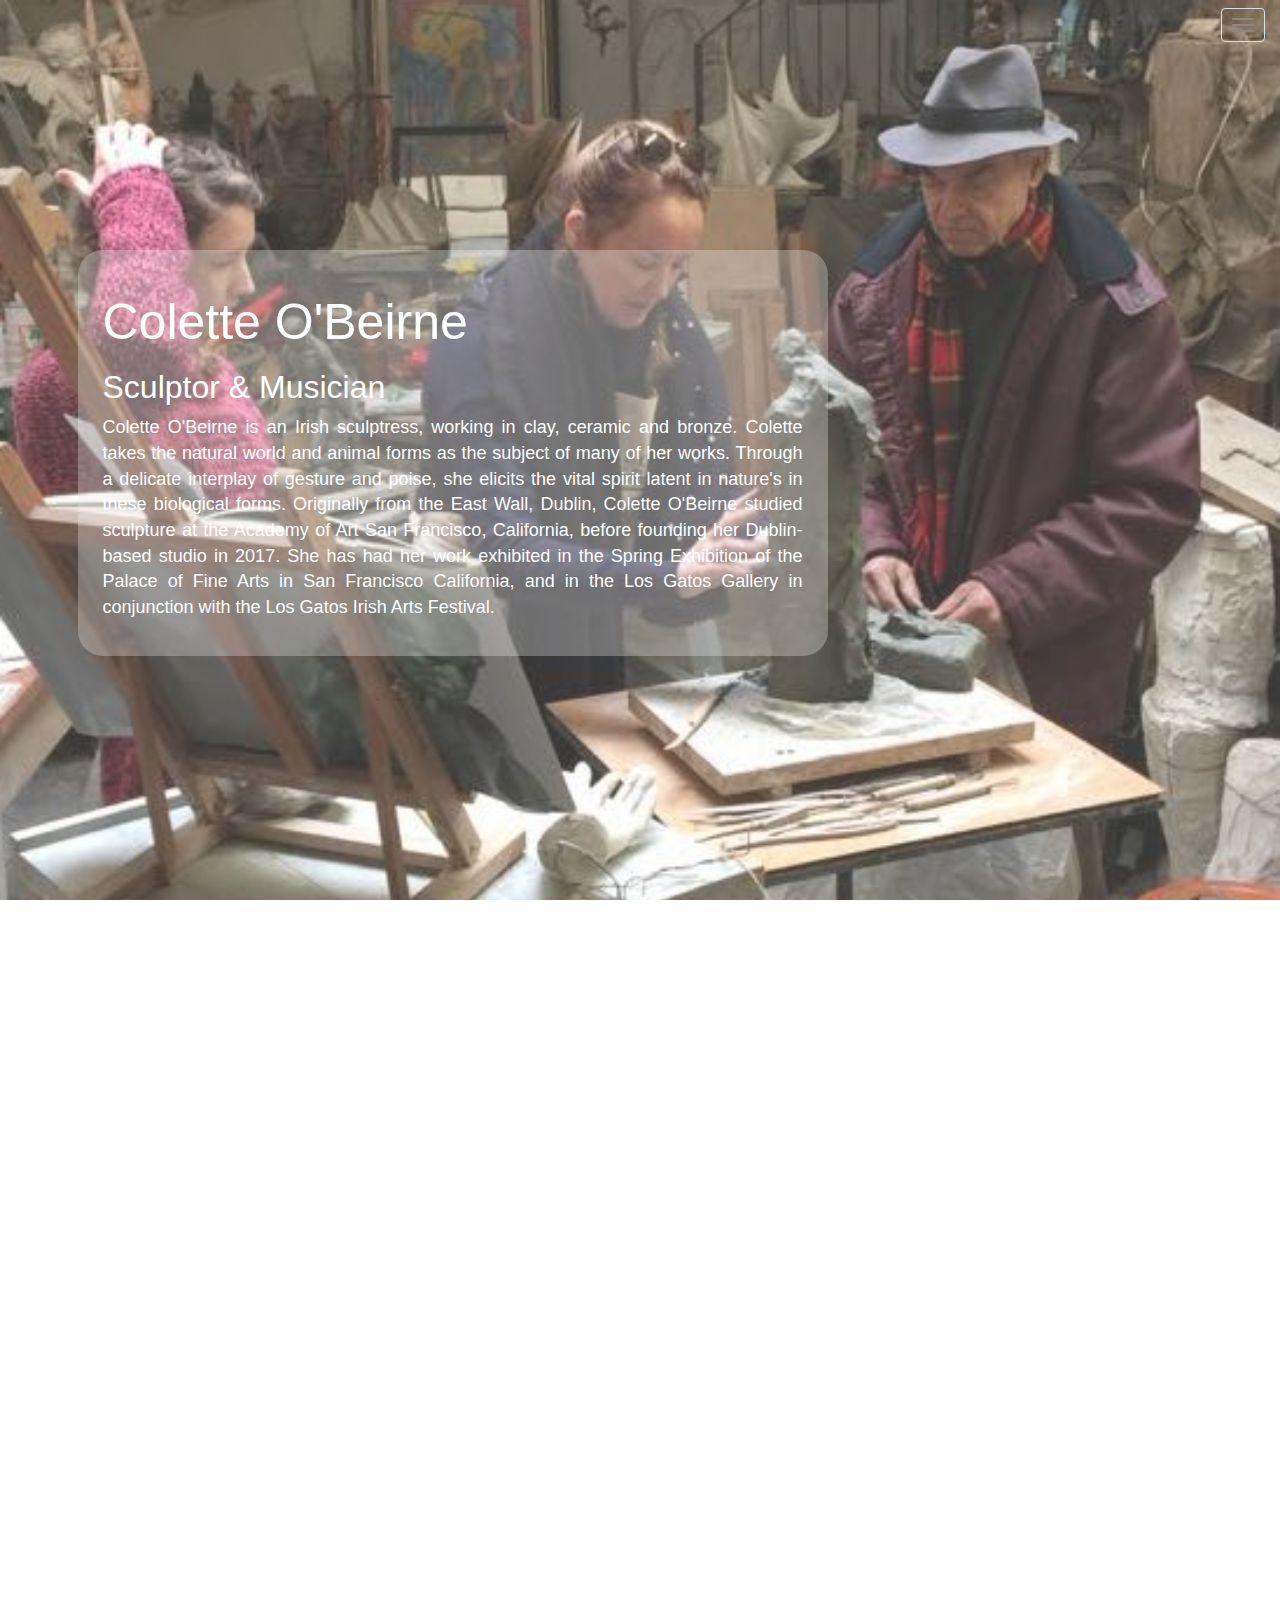
==== commit 7175c1a1: "fixing file paths due to changed file structure" ====
--- a/index.html
+++ b/index.html
@@ -15,13 +15,13 @@
     <script src="https://maxcdn.bootstrapcdn.com/bootstrap/3.4.0/js/bootstrap.min.js"></script>
     <link rel="stylesheet" href="https://use.fontawesome.com/releases/v5.8.2/css/all.css" integrity="sha384-oS3vJWv+0UjzBfQzYUhtDYW+Pj2yciDJxpsK1OYPAYjqT085Qq/1cq5FLXAZQ7Ay" crossorigin="anonymous">
     <link href="https://fonts.googleapis.com/css?family=EB+Garamond" rel="stylesheet">
-    <link rel="stylesheet" href="style.css" type="text/css" />
+    <link rel="stylesheet" href="assets/style.css" type="text/css" />
     <title> Colette O'Beirne Portfolio - Sculptor & Musician </title>
 </head>
 
 <!-- body -->
 
-<body data-spy="scroll" data-target=".navbar" data-offset="50">
+<body>
 
     <!-- header -->
     <header class="container-fluid" id="launch-pad">
@@ -44,7 +44,6 @@
 
     <!--Navbar-->
     <div class="container-fluid">
-
         <nav class="navbar navbar-default navbar-fixed-top" role="navigation">
             <div class="navbar-header">
                 <button type="button" id='scroll-button' class="navbar-toggle collapsed " data-toggle="collapse" data-target="#navbar-list-target" aria-expanded="false" aria-controls="navbar-list-target">
@@ -55,15 +54,16 @@
                             </button>
             </div>
             <div class="dropdown collapse navbar-collapse" id="navbar-list-target">
-                <ul class="nav navbar-nav navbar-right">
-                    <li><a class='page-scroll' href="#launch-pad">About</a></li>
-                    <li><a class='page-scroll' href="#sculpture">Sculpture</a></li>
-                    <li><a class='page-scroll' href="#music">Music</a></li>
-                    <li><a class='page-scroll' href="#contact-row">Contact</a></li>
-                </ul>
+                <div class="container" id="nav-menu-container">
+                    <ul class="nav navbar-nav navbar-right">
+                        <li><a class='page-scroll' href="#launch-pad">About</a></li>
+                        <li><a class='page-scroll' href="#sculpture">Sculpture</a></li>
+                        <li><a class='page-scroll' href="#music">Music</a></li>
+                        <li><a class='page-scroll' href="#contact-row">Contact</a></li>
+                    </ul>
+                </div>
             </div>
         </nav>
-
     </div>
 
     <!-- Sculpture section -->
@@ -142,7 +142,7 @@
                 <div id="contact-form-container">
                     <h2 id="contact-heading">Contact</h2>
                     <p id="contact-blurb">Contact Colette for queries regarding purchases, commissions, exhibitions, and performances.</p>
-                    <form action="thankyou.html" method="get">
+                    <form action="contact.html" method="get">
                         <div class="form-group">
                             <input type="text" class="form-control" id="name" placeholder="Name" required>
                         </div>
@@ -176,5 +176,4 @@
         </div>
     </div>
 </body>
-
 </html>
--- a/assets/style.css
+++ b/assets/style.css
@@ -0,0 +1,309 @@
+html,
+body {
+    font-family: 'Helvetica', sans-serif;
+    background-color: white;
+
+    /* resolving issue of white space visible at the right margin during IPAD view */
+    width: 100%;
+    height: 100%;
+    margin: 0px;
+    padding: 0px;
+    overflow-x: hidden;
+}
+
+/** launch-pad **/
+
+#launch-pad {
+    background-attachment: fixed;
+    background-image: url(images/cropped_workshop.jpg);
+    background-position: top;
+    background-size: cover;
+    height: 100vh;
+    width: 100vw;
+    margin-bottom: 0px;
+    opacity: 0.8;
+}
+
+/** navbar **/
+
+.navbar {
+    border-color: transparent;
+    letter-spacing: 8px;
+    text-transform: uppercase;
+    background-color: transparent;
+}
+
+.navbar .navbar-collapse {
+    text-align: right;
+    border-top: 1px solid transparent;
+    overflow-x: hidden;
+    background-color: transparent;
+}
+
+.navbar-fixed-top .container {
+    text-align: right;
+    margin-right: 1%;
+    margin-top: 1%;
+}
+
+#nav-menu-container{
+    margin: auto;
+    float: none;
+    padding-right: 25px;
+    border-radius: 25px;
+    background-color: rgb(239, 235, 235, 0.3);
+    width: auto;
+}
+
+.navbar.li.a {
+    font-size: 1.12em;
+    padding-left: 10px;
+    padding-right: 10px;
+    transition: all .3s ease-in-out;
+    -moz-transition: all .3s ease-in-out;
+    -webkit-transition: all .3s ease-in-out;
+}
+
+.navbar-default .navbar-nav li a {
+    color: white;
+}
+
+.navbar-default .navbar-nav li a:hover {
+    color: black;
+}
+
+.navbar-right {
+    float: right!important;
+}
+
+.navbar-header {
+    float: none;
+}
+
+.navbar-right {
+    float: none !important;
+}
+
+.navbar-toggle {
+    display: block;
+}
+
+.navbar-fixed-top {
+    top: 0;
+    border-width: 0 0 1px;
+}
+
+.navbar-collapse.collapse {
+    display: none!important;
+}
+
+.navbar-nav {
+    float: none!important;
+    margin-top: 7.5px;
+}
+
+.navbar-nav>li {
+    float: none;
+}
+
+.navbar-nav>li>a {
+    padding-top: 10px;
+    padding-bottom: 10px;
+}
+
+.collapse.in {
+    display: block !important;
+}
+
+/** Name & Title **/
+
+#titlecontainer {
+    margin: auto;
+    margin-left: 5%;
+    margin-top: 20%;
+    float: left;
+    padding-right: 25px;
+    border-radius: 25px;
+    background-color: rgb(239, 235, 235, 0.3);
+    width: 60%;
+    height: 50%;
+    padding: 25px;
+}
+
+#maintitle {
+    color: white;
+    font-weight: 300;
+    font-size: 50px;
+}
+
+#subtitle {
+    font-weight: 200;
+    color: white;
+    font-size: 32px;
+}
+
+#bio {
+    color: white;
+    font-size: 18px;
+    font-weight: 200;
+    text-align: justify;
+    text-justify: inter-word;
+}
+
+@media (max-width: 767px) {
+
+
+    #titlecontainer {
+        float: left;
+        padding-right: 25px;
+        border-radius: 25px;
+        color: white;
+        background-color: rgb(239, 235, 235, 0.3);
+        width: 80%;
+        height: 70%;
+        padding-top: 25px;
+    }
+
+    #maintitle {
+        font-weight: 300;
+        color: inherit;
+        font-size: 30px;
+    }
+
+    #subtitle {
+        font-weight: 200;
+        color: inherit;
+        font-size: 22px;
+    }
+
+    #bio {
+        font-size: 12px;
+        color: inherit;
+        font-weight: 100;
+        text-align: justify;
+        text-justify: inter-word;
+    }
+}
+
+/** Sculpture Row **/
+
+#sculpture {
+    padding: 40px;
+}
+
+#sculpture-container {
+    margin: auto;
+    border-style: groove;
+    border-radius: 25px;
+    background-color: rgb(239, 235, 235, 0.3);
+    width: 100%;
+    height: 100%;
+    background-size: contain;
+    padding: 25px;
+}
+
+#sculpture-container img {
+    width: 600px;
+    height: 400px;
+    object-fit: cover;
+}
+
+/** Music Row **/
+
+#music {
+    padding-bottom: 35px;
+}
+
+.video-wrapper {
+    margin: auto;
+    border-radius: 25px;
+    border-style: groove;
+    padding: 25px;
+    overflow: hidden;
+}
+
+iframe {
+    width: 90%;
+    height: 50%;
+    margin: auto;
+}
+
+.vertical-center {
+    min-height: 100%;
+    min-height: 100vh;
+    display: flex;
+    align-items: center;
+}
+
+/** Contact Row **/
+
+#contact-row {
+    background-attachment: fixed;
+    background-image: url(images/bull_sculpture_and_artist.jpg);
+    background-position: bottom;
+    background-size: cover;
+    height: 100vh;
+    width: 100vw;
+    text-align: left;
+    margin-bottom: 0px;
+    opacity: 0.8;
+}
+
+/** Contact Form **/
+
+#contact-form-container {
+    margin: auto;
+    margin-left: 5%;
+    margin-top: 20%;
+    padding-right: 25px;
+    border-radius: 25px;
+    background-color: rgb(239, 235, 235, 0.3);
+    width: 50%;
+    height: 50%;
+    background-size: contain;
+    padding: 25px;
+}
+
+#contact-heading {
+    color: white;
+    padding: 10px;
+    font-size: 50px;
+    text-align: center;
+}
+
+#contact-blurb {
+    color: white;
+    font-size: 16px;
+}
+
+@media (max-width: 767px) {
+    #contact-form-container {
+        margin: auto;
+        width: 100%;
+        ;
+    }
+}
+
+/** Footer **/
+
+#footer-container {
+    width: 100vw;
+    display: inline-block;
+    text-align: center;
+
+}
+
+#icons {
+    background-size: cover;
+    font-size: 48px;
+    letter-spacing: 27px;
+    transition: all .3s ease-in-out;
+    -moz-transition: all .3s ease-in-out;
+    -webkit-transition: all .3s ease-in-out;
+    margin-top: 5px;
+    margin-bottom: 2.5px;
+}
+
+i {
+    color: grey;
+}
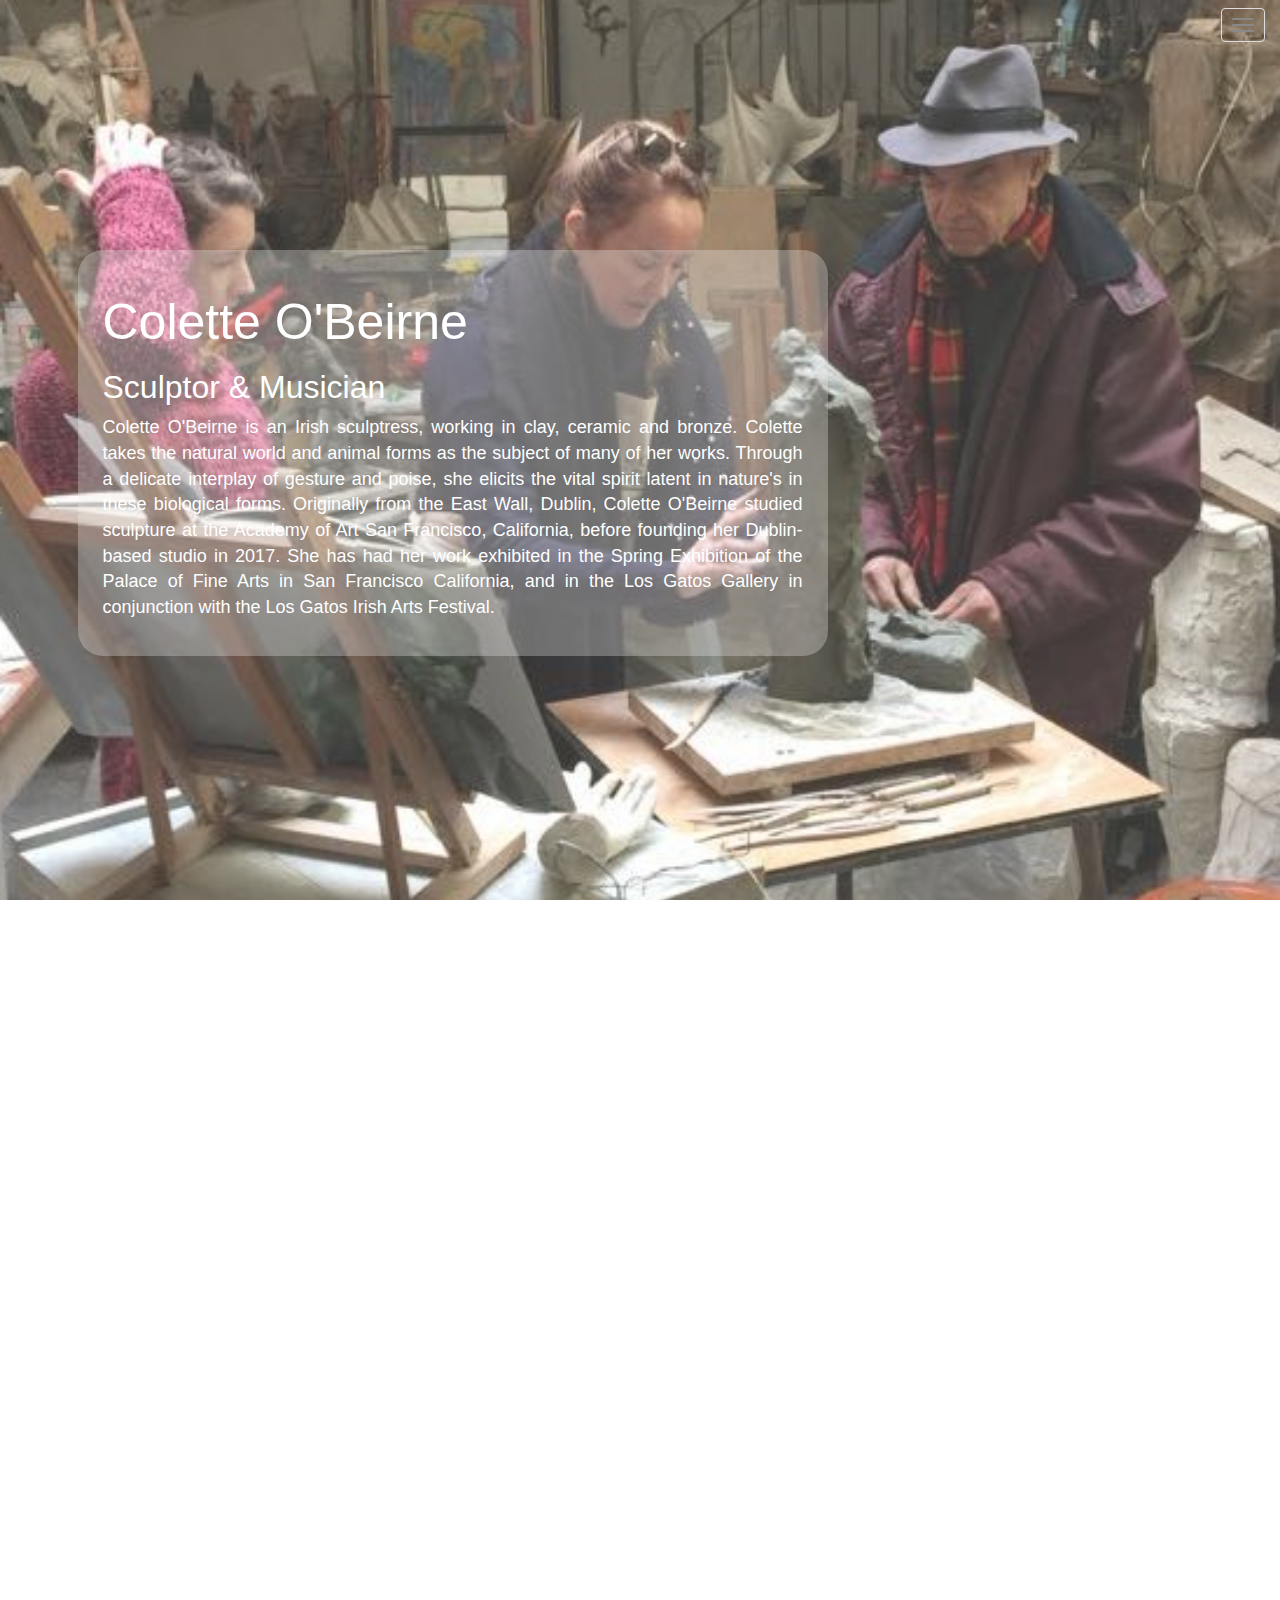
==== commit 81a63679: "changes to open social media links in new tabs" ====
--- a/index.html
+++ b/index.html
@@ -166,10 +166,10 @@
             <div class="col-xs-12">
                 <footer class="fixed-bottom">
                     <div id="icons">
-                        <a href="https://www.facebook.com/colette.obeirne.1"><i class="fab fa-facebook"></i></a>
-                        <a href="twitter.html"><i class="fab fa-twitter"></i></a>
-                        <a href="linkedin.html"><i class="fab fa-linkedin"></i></a>
-                        <a href="https://www.youtube.com/user/bobsinnepalshekitout"><i class="fab fa-youtube"></i></a>
+                        <a href="https://www.facebook.com/colette.obeirne.1" target="_blank"><i class="fab fa-facebook"></i></a>
+                        <a href="social_media_links/twitter.html" target="_blank"><i class="fab fa-twitter"></i></a>
+                        <a href="social_media_links/linkedin.html" target="_blank"><i class="fab fa-linkedin"></i></a>
+                        <a href="https://www.youtube.com/user/bobsinnepalshekitout" target="_blank"><i class="fab fa-youtube"></i></a>
                     </div>
                 </footer>
             </div>
--- a/assets/style.css
+++ b/assets/style.css
@@ -51,6 +51,9 @@
     float: none;
     padding-right: 25px;
     border-radius: 25px;
+    
+/* conforming style of container to style of title and contact containers */
+
     background-color: rgb(239, 235, 235, 0.3);
     width: auto;
 }
